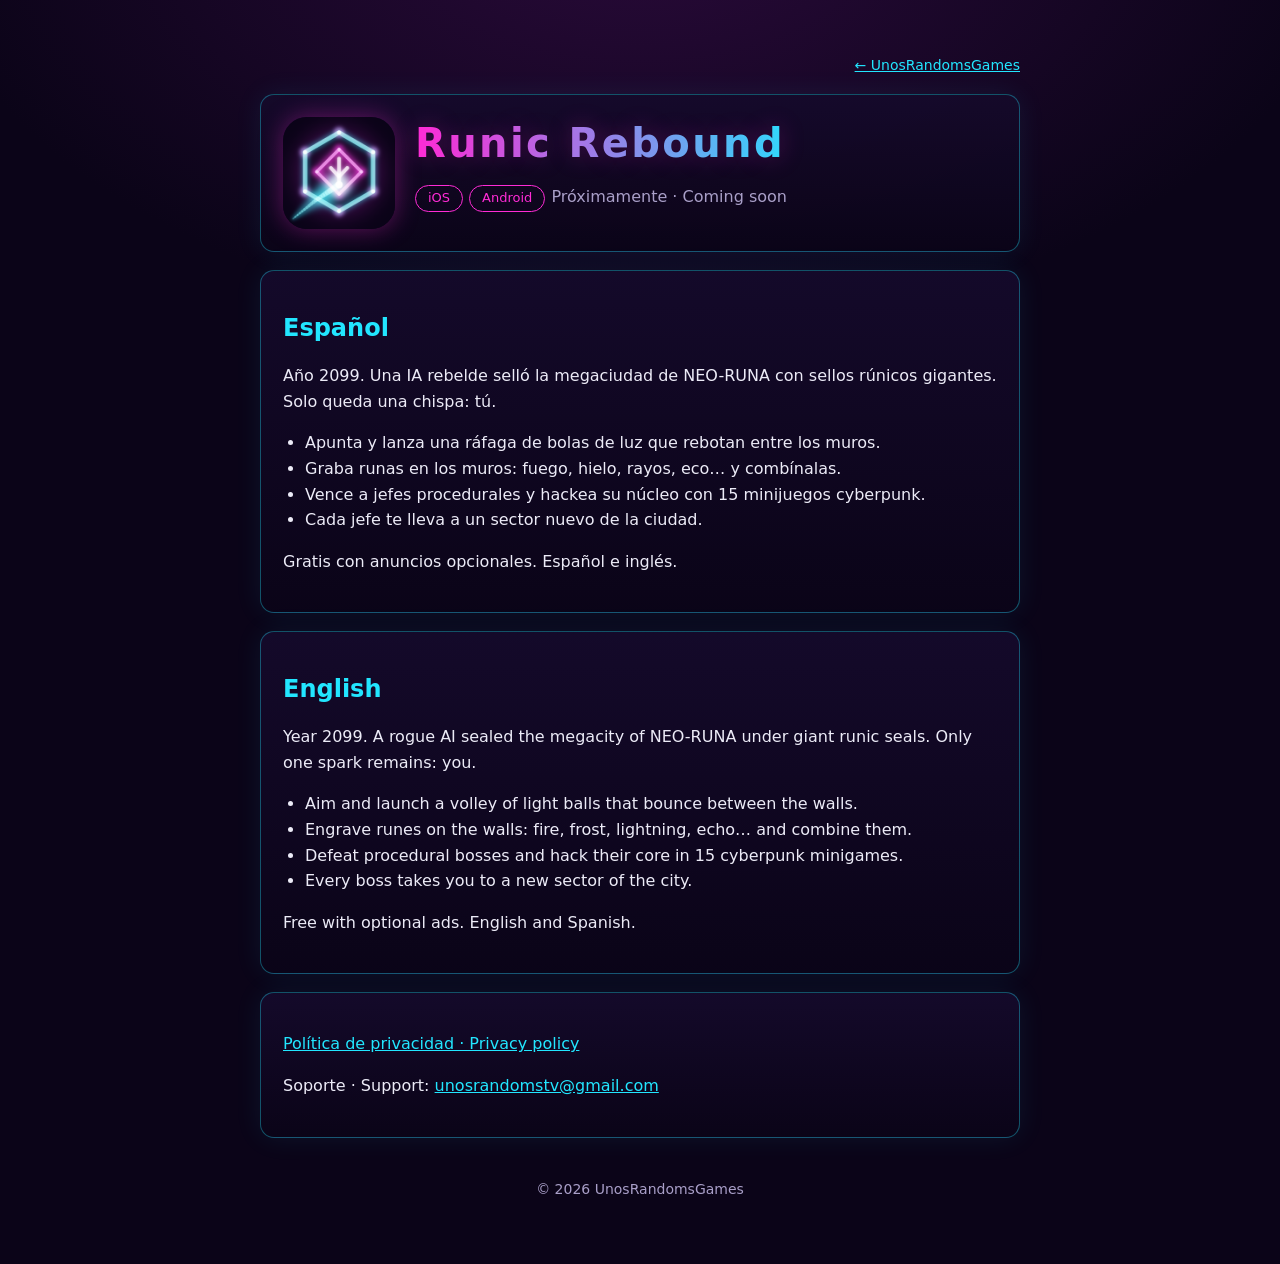
==== runic-rebound/index.html @ f7a67985 "Web de UnosRandomsGames: portada, Runic Rebound y política de privacidad ES/EN" ====
<!doctype html>
<html lang="es">
<head>
<meta charset="utf-8">
<meta name="viewport" content="width=device-width, initial-scale=1">
<title>Runic Rebound — UnosRandomsGames</title>
<meta name="description" content="Runic Rebound: un juego cyberpunk de rebotes y runas para iOS y Android.">
<link rel="stylesheet" href="../style.css">
</head>
<body>
<main>
  <p class="lang"><a href="../">← UnosRandomsGames</a></p>

  <section class="card game">
    <img src="icon.png" alt="Runic Rebound icon">
    <div>
      <h1 class="logo" style="font-size:clamp(26px,6vw,40px)">Runic Rebound</h1>
      <p><span class="pill">iOS</span><span class="pill">Android</span><span class="muted">Próximamente · Coming soon</span></p>
    </div>
  </section>

  <section class="card">
    <h2>Español</h2>
    <p>
      Año 2099. Una IA rebelde selló la megaciudad de NEO-RUNA con sellos rúnicos gigantes. Solo queda una chispa: tú.
    </p>
    <ul>
      <li>Apunta y lanza una ráfaga de bolas de luz que rebotan entre los muros.</li>
      <li>Graba runas en los muros: fuego, hielo, rayos, eco… y combínalas.</li>
      <li>Vence a jefes procedurales y hackea su núcleo con 15 minijuegos cyberpunk.</li>
      <li>Cada jefe te lleva a un sector nuevo de la ciudad.</li>
    </ul>
    <p>Gratis con anuncios opcionales. Español e inglés.</p>
  </section>

  <section class="card">
    <h2>English</h2>
    <p>
      Year 2099. A rogue AI sealed the megacity of NEO-RUNA under giant runic seals. Only one spark remains: you.
    </p>
    <ul>
      <li>Aim and launch a volley of light balls that bounce between the walls.</li>
      <li>Engrave runes on the walls: fire, frost, lightning, echo… and combine them.</li>
      <li>Defeat procedural bosses and hack their core in 15 cyberpunk minigames.</li>
      <li>Every boss takes you to a new sector of the city.</li>
    </ul>
    <p>Free with optional ads. English and Spanish.</p>
  </section>

  <section class="card">
    <p><a href="privacy.html">Política de privacidad · Privacy policy</a></p>
    <p>Soporte · Support: <a href="mailto:unosrandomstv@gmail.com">unosrandomstv@gmail.com</a></p>
  </section>

  <footer>© 2026 UnosRandomsGames</footer>
</main>
</body>
</html>
---- style.css ----
:root {
  --bg: #0b0418;
  --panel: #150a2b;
  --text: #ecebf7;
  --muted: #a99fc8;
  --magenta: #ff2bd6;
  --cyan: #22e6ff;
  --line: rgba(34, 230, 255, 0.35);
  color-scheme: dark;
}

* { box-sizing: border-box; }

body {
  margin: 0;
  background: radial-gradient(1200px 700px at 50% -10%, #2a0a3a 0%, var(--bg) 60%) fixed, var(--bg);
  color: var(--text);
  font: 16px/1.6 system-ui, -apple-system, "Segoe UI", Roboto, sans-serif;
  padding: 0 16px;
}

main { max-width: 760px; margin: 0 auto; padding: 40px 0 64px; }

header.brand { text-align: center; margin-bottom: 32px; }

.logo {
  font-weight: 800;
  letter-spacing: 0.06em;
  font-size: clamp(28px, 7vw, 46px);
  margin: 0;
  background: linear-gradient(90deg, var(--magenta), var(--cyan));
  -webkit-background-clip: text;
  background-clip: text;
  color: transparent;
  text-shadow: 0 0 24px rgba(255, 43, 214, 0.25);
}

.tagline { color: var(--muted); margin: 8px 0 0; }

.card {
  background: linear-gradient(180deg, rgba(21, 10, 43, 0.95), rgba(11, 4, 24, 0.95));
  border: 1px solid var(--line);
  border-radius: 14px;
  padding: 22px;
  margin: 18px 0;
  box-shadow: 0 0 28px rgba(34, 230, 255, 0.08);
}

.game { display: flex; gap: 20px; align-items: center; flex-wrap: wrap; }
.game img { width: 112px; height: 112px; border-radius: 24px; box-shadow: 0 0 24px rgba(255, 43, 214, 0.35); }
.game h2 { margin: 0 0 6px; }

h1, h2, h3 { line-height: 1.25; }
h2 { color: var(--cyan); }
h3 { color: var(--magenta); margin-top: 28px; }

a { color: var(--cyan); }
a:hover { color: var(--magenta); }

.pill {
  display: inline-block;
  border: 1px solid var(--magenta);
  color: var(--magenta);
  border-radius: 999px;
  padding: 2px 12px;
  font-size: 13px;
  margin-right: 6px;
}

.lang { text-align: right; font-size: 14px; color: var(--muted); }
.muted { color: var(--muted); }
footer { text-align: center; color: var(--muted); font-size: 14px; margin-top: 40px; }
ul { padding-left: 22px; }
hr { border: 0; border-top: 1px solid var(--line); margin: 40px 0; }
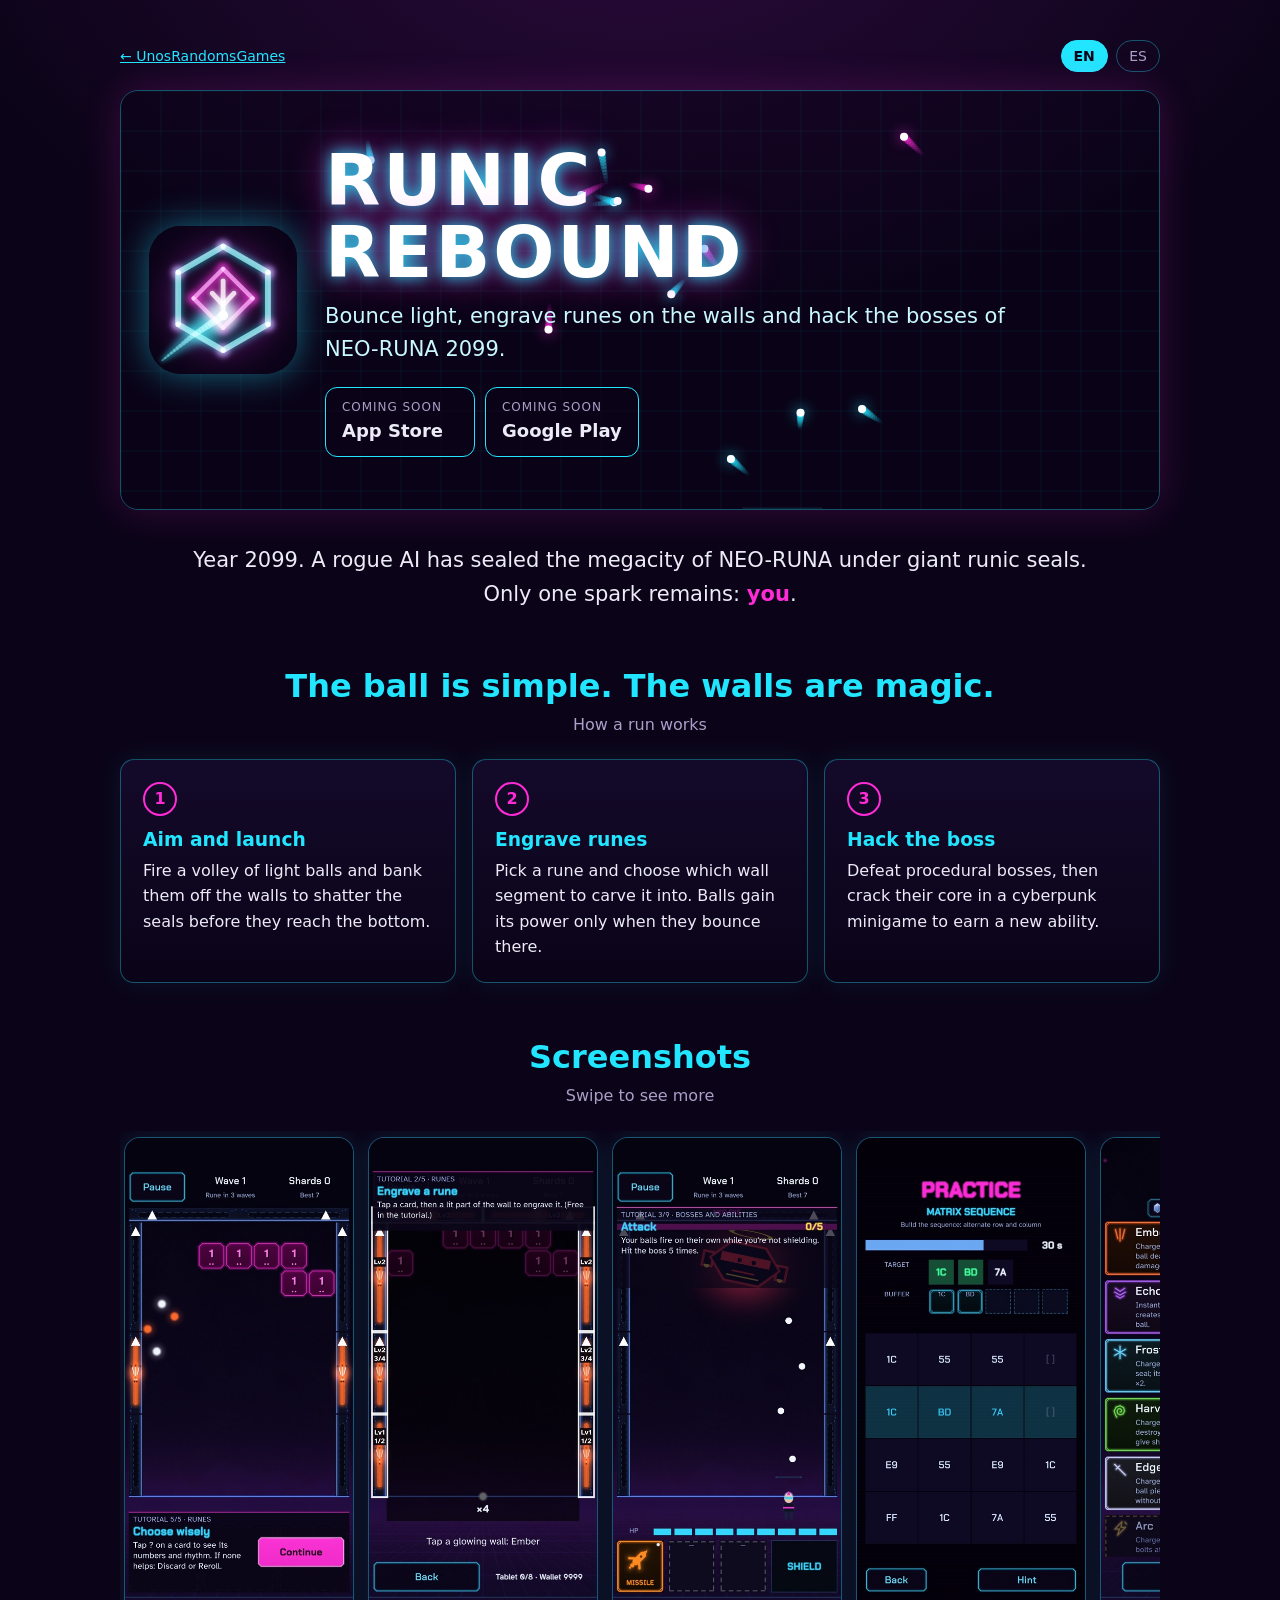
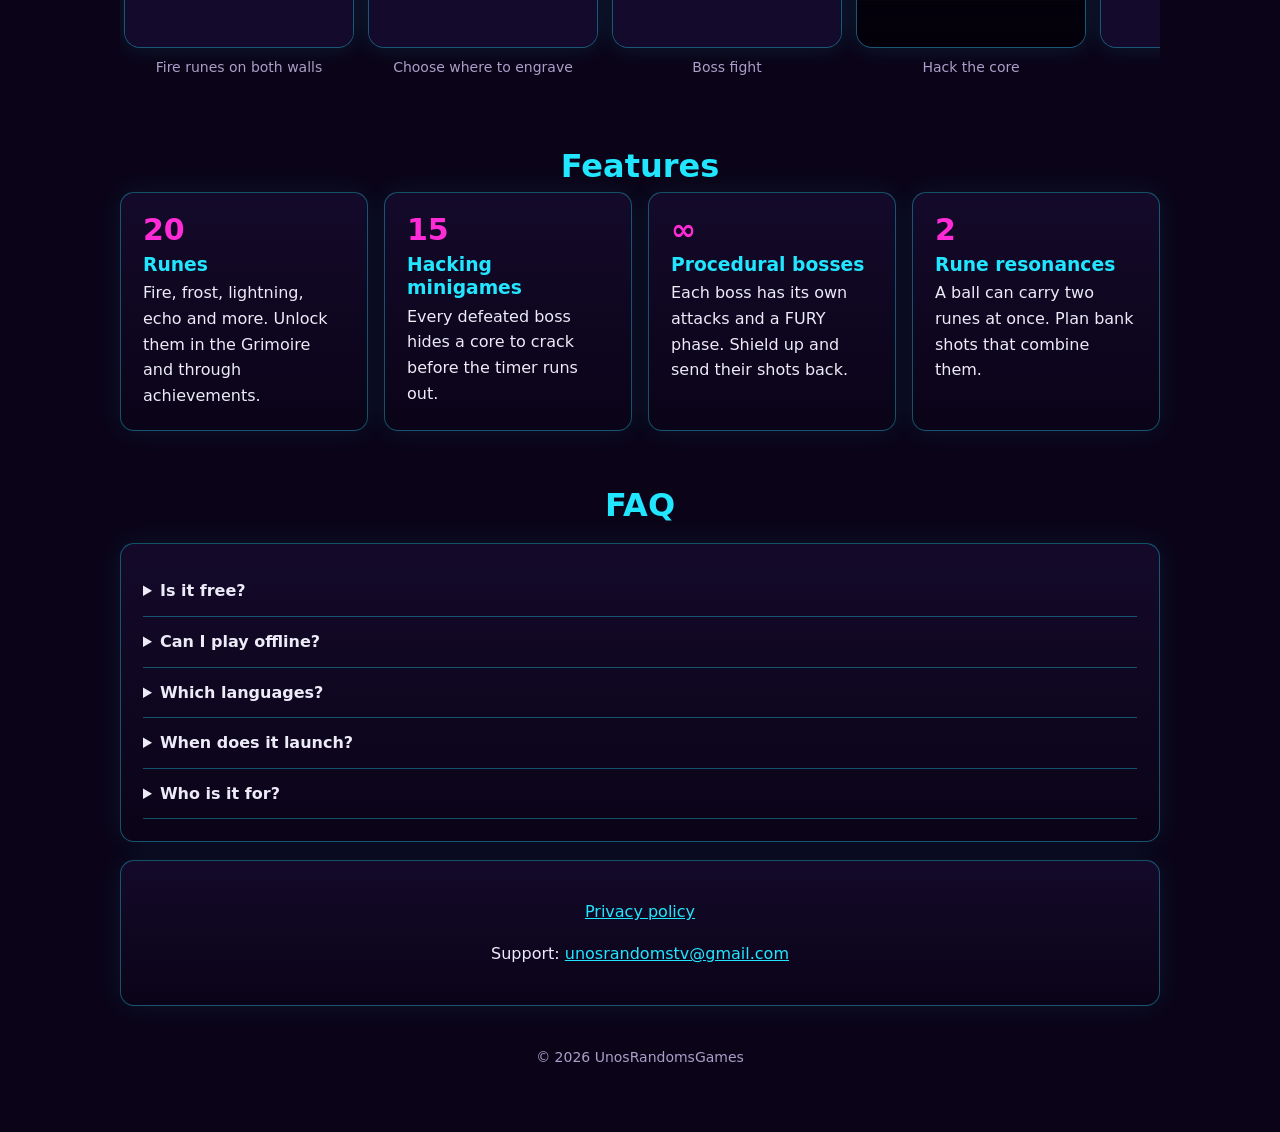
==== commit 0089c5a2: "Runic Rebound: web completa (hero animado, capturas, características, FAQ, ES/EN)" ====
--- a/runic-rebound/index.html
+++ b/runic-rebound/index.html
@@ -1,58 +1,258 @@
 <!doctype html>
-<html lang="es">
+<html lang="en">
 <head>
 <meta charset="utf-8">
 <meta name="viewport" content="width=device-width, initial-scale=1">
 <title>Runic Rebound — UnosRandomsGames</title>
-<meta name="description" content="Runic Rebound: un juego cyberpunk de rebotes y runas para iOS y Android.">
+<meta name="description" content="Runic Rebound: a cyberpunk bounce-and-runes roguelite for iOS and Android. Engrave runes on the walls, defeat procedural bosses and hack their core.">
+<meta property="og:title" content="Runic Rebound">
+<meta property="og:description" content="Bounce light, engrave runes on the walls and hack the bosses of NEO-RUNA 2099.">
+<meta property="og:image" content="https://unosrandomsgames.github.io/runic-rebound/img/hero.jpg">
+<meta property="og:url" content="https://unosrandomsgames.github.io/runic-rebound/">
+<meta property="og:type" content="website">
+<meta name="twitter:card" content="summary_large_image">
+<meta name="theme-color" content="#0b0418">
+<link rel="icon" href="icon.png">
 <link rel="stylesheet" href="../style.css">
+<style>
+  main { max-width: 1040px; }
+  .topbar { display: flex; justify-content: space-between; align-items: center; gap: 12px; font-size: 14px; }
+  .langsw button {
+    background: transparent; color: var(--muted); border: 1px solid var(--line); border-radius: 999px;
+    padding: 4px 12px; font: inherit; cursor: pointer; margin-left: 4px;
+  }
+  .langsw button[aria-pressed="true"] { color: var(--bg); background: var(--cyan); border-color: var(--cyan); font-weight: 700; }
+
+  .hero { position: relative; border-radius: 18px; overflow: hidden; border: 1px solid var(--line); margin-top: 18px;
+          min-height: 420px; display: grid; align-items: center; box-shadow: 0 0 40px rgba(255, 43, 214, 0.18); }
+  .hero canvas { position: absolute; inset: 0; width: 100%; height: 100%; }
+  .hero-inner { position: relative; padding: 40px 28px; display: flex; gap: 28px; align-items: center; flex-wrap: wrap; }
+  .hero-inner img.icon { width: 148px; height: 148px; border-radius: 32px; box-shadow: 0 0 36px rgba(34, 230, 255, 0.45); }
+  .hero h1 { margin: 0; font-size: clamp(38px, 8vw, 72px); letter-spacing: 0.04em; font-weight: 800; line-height: 1;
+             color: #fff; text-shadow: 0 0 16px var(--cyan), 0 0 38px rgba(255, 43, 214, 0.7); }
+  .hero .sub { margin: 12px 0 0; font-size: clamp(16px, 2.4vw, 21px); color: #c9f9ff; max-width: 34em; }
+  .badges { margin-top: 20px; display: flex; gap: 10px; flex-wrap: wrap; }
+  .badge { border: 1px solid var(--cyan); border-radius: 12px; padding: 10px 16px; background: rgba(11, 4, 24, 0.7);
+           display: inline-flex; flex-direction: column; min-width: 150px; }
+  .badge small { color: var(--muted); font-size: 12px; text-transform: uppercase; letter-spacing: 0.08em; }
+  .badge b { font-size: 18px; }
+
+  .story { text-align: center; font-size: clamp(17px, 2.4vw, 21px); max-width: 44em; margin: 34px auto 0; }
+  .story em { color: var(--magenta); font-style: normal; font-weight: 700; }
+
+  .section-title { text-align: center; margin: 54px 0 6px; font-size: clamp(24px, 4vw, 32px); }
+  .section-sub { text-align: center; color: var(--muted); margin: 0 0 22px; }
+
+  .steps { display: grid; grid-template-columns: repeat(auto-fit, minmax(230px, 1fr)); gap: 16px; }
+  .step { margin: 0; }
+  .step .n { display: inline-grid; place-items: center; width: 34px; height: 34px; border-radius: 50%;
+             border: 2px solid var(--magenta); color: var(--magenta); font-weight: 800; margin-bottom: 8px; }
+  .step h3 { margin: 4px 0 6px; color: var(--cyan); }
+  .step p { margin: 0; color: var(--text); }
+
+  .shots { display: flex; gap: 14px; overflow-x: auto; padding: 6px 4px 14px; scroll-snap-type: x mandatory; }
+  .shots figure { margin: 0; flex: 0 0 auto; width: min(230px, 62vw); scroll-snap-align: center; }
+  .shots img { width: 100%; height: auto; aspect-ratio: 1080 / 2400; object-fit: cover; border-radius: 16px; border: 1px solid var(--line);
+               box-shadow: 0 0 22px rgba(34, 230, 255, 0.12); display: block; background: var(--panel); }
+  .shots figcaption { text-align: center; color: var(--muted); font-size: 14px; margin-top: 8px; }
+
+  .features { display: grid; grid-template-columns: repeat(auto-fit, minmax(220px, 1fr)); gap: 16px; }
+  .feature { margin: 0; }
+  .feature .k { font-size: 30px; font-weight: 800; color: var(--magenta); line-height: 1; }
+  .feature h3 { margin: 8px 0 4px; color: var(--cyan); }
+  .feature p { margin: 0; }
+
+  details { border-bottom: 1px solid var(--line); padding: 12px 0; }
+  details summary { cursor: pointer; font-weight: 700; color: var(--text); }
+  details p { margin: 8px 0 0; color: var(--muted); }
+
+  .contact { text-align: center; }
+  @media (prefers-reduced-motion: reduce) { .hero canvas { display: none; } }
+</style>
 </head>
 <body>
 <main>
-  <p class="lang"><a href="../">← UnosRandomsGames</a></p>
-
-  <section class="card game">
-    <img src="icon.png" alt="Runic Rebound icon">
-    <div>
-      <h1 class="logo" style="font-size:clamp(26px,6vw,40px)">Runic Rebound</h1>
-      <p><span class="pill">iOS</span><span class="pill">Android</span><span class="muted">Próximamente · Coming soon</span></p>
+  <div class="topbar">
+    <a href="../">← UnosRandomsGames</a>
+    <div class="langsw" role="group" aria-label="Language">
+      <button type="button" data-set-lang="en" aria-pressed="true">EN</button>
+      <button type="button" data-set-lang="es" aria-pressed="false">ES</button>
+    </div>
+  </div>
+
+  <section class="hero">
+    <canvas id="fx" aria-hidden="true"></canvas>
+    <div class="hero-inner">
+      <img class="icon" src="icon.png" alt="Runic Rebound icon" width="148" height="148">
+      <div>
+        <h1>RUNIC<br>REBOUND</h1>
+        <p class="sub" data-i18n="tagline">Bounce light, engrave runes on the walls and hack the bosses of NEO-RUNA 2099.</p>
+        <div class="badges">
+          <span class="badge"><small data-i18n="soon">Coming soon</small><b>App Store</b></span>
+          <span class="badge"><small data-i18n="soon">Coming soon</small><b>Google Play</b></span>
+        </div>
+      </div>
     </div>
   </section>
 
-  <section class="card">
-    <h2>Español</h2>
-    <p>
-      Año 2099. Una IA rebelde selló la megaciudad de NEO-RUNA con sellos rúnicos gigantes. Solo queda una chispa: tú.
-    </p>
-    <ul>
-      <li>Apunta y lanza una ráfaga de bolas de luz que rebotan entre los muros.</li>
-      <li>Graba runas en los muros: fuego, hielo, rayos, eco… y combínalas.</li>
-      <li>Vence a jefes procedurales y hackea su núcleo con 15 minijuegos cyberpunk.</li>
-      <li>Cada jefe te lleva a un sector nuevo de la ciudad.</li>
-    </ul>
-    <p>Gratis con anuncios opcionales. Español e inglés.</p>
-  </section>
-
-  <section class="card">
-    <h2>English</h2>
-    <p>
-      Year 2099. A rogue AI sealed the megacity of NEO-RUNA under giant runic seals. Only one spark remains: you.
-    </p>
-    <ul>
-      <li>Aim and launch a volley of light balls that bounce between the walls.</li>
-      <li>Engrave runes on the walls: fire, frost, lightning, echo… and combine them.</li>
-      <li>Defeat procedural bosses and hack their core in 15 cyberpunk minigames.</li>
-      <li>Every boss takes you to a new sector of the city.</li>
-    </ul>
-    <p>Free with optional ads. English and Spanish.</p>
-  </section>
-
-  <section class="card">
-    <p><a href="privacy.html">Política de privacidad · Privacy policy</a></p>
-    <p>Soporte · Support: <a href="mailto:unosrandomstv@gmail.com">unosrandomstv@gmail.com</a></p>
+  <p class="story" data-i18n="story">Year 2099. A rogue AI has sealed the megacity of NEO-RUNA under giant runic seals. Only one spark remains: <em>you</em>.</p>
+
+  <h2 class="section-title" data-i18n="howTitle">The ball is simple. The walls are magic.</h2>
+  <p class="section-sub" data-i18n="howSub">How a run works</p>
+  <div class="steps">
+    <div class="card step"><span class="n">1</span><h3 data-i18n="s1t">Aim and launch</h3><p data-i18n="s1p">Fire a volley of light balls and bank them off the walls to shatter the seals before they reach the bottom.</p></div>
+    <div class="card step"><span class="n">2</span><h3 data-i18n="s2t">Engrave runes</h3><p data-i18n="s2p">Pick a rune and choose which wall segment to carve it into. Balls gain its power only when they bounce there.</p></div>
+    <div class="card step"><span class="n">3</span><h3 data-i18n="s3t">Hack the boss</h3><p data-i18n="s3p">Defeat procedural bosses, then crack their core in a cyberpunk minigame to earn a new ability.</p></div>
+  </div>
+
+  <h2 class="section-title" data-i18n="shotsTitle">Screenshots</h2>
+  <p class="section-sub" data-i18n="shotsSub">Swipe to see more</p>
+  <div class="shots">
+    <figure><img src="img/01-partida.jpg" alt="" loading="lazy" width="450" height="1000"><figcaption data-i18n="c1">Fire runes on both walls</figcaption></figure>
+    <figure><img src="img/03-tramo.jpg" alt="" loading="lazy" width="450" height="1000"><figcaption data-i18n="c2">Choose where to engrave</figcaption></figure>
+    <figure><img src="img/04-jefe.jpg" alt="" loading="lazy" width="450" height="1000"><figcaption data-i18n="c3">Boss fight</figcaption></figure>
+    <figure><img src="img/05-hackeo.jpg" alt="" loading="lazy" width="450" height="1000"><figcaption data-i18n="c4">Hack the core</figcaption></figure>
+    <figure><img src="img/06-grimorio.jpg" alt="" loading="lazy" width="450" height="1000"><figcaption data-i18n="c5">The Grimoire</figcaption></figure>
+    <figure><img src="img/07-menu.jpg" alt="" loading="lazy" width="450" height="1000"><figcaption data-i18n="c6">Main menu</figcaption></figure>
+  </div>
+
+  <h2 class="section-title" data-i18n="featTitle">Features</h2>
+  <div class="features">
+    <div class="card feature"><div class="k">20</div><h3 data-i18n="f1t">Runes</h3><p data-i18n="f1p">Fire, frost, lightning, echo and more. Unlock them in the Grimoire and through achievements.</p></div>
+    <div class="card feature"><div class="k">15</div><h3 data-i18n="f2t">Hacking minigames</h3><p data-i18n="f2p">Every defeated boss hides a core to crack before the timer runs out.</p></div>
+    <div class="card feature"><div class="k">∞</div><h3 data-i18n="f3t">Procedural bosses</h3><p data-i18n="f3p">Each boss has its own attacks and a FURY phase. Shield up and send their shots back.</p></div>
+    <div class="card feature"><div class="k">2</div><h3 data-i18n="f4t">Rune resonances</h3><p data-i18n="f4p">A ball can carry two runes at once. Plan bank shots that combine them.</p></div>
+  </div>
+
+  <h2 class="section-title" data-i18n="faqTitle">FAQ</h2>
+  <div class="card">
+    <details><summary data-i18n="q1">Is it free?</summary><p data-i18n="a1">Yes. The game is free and shows ads. Video ads are always optional and give you a reward. There are no in-app purchases.</p></details>
+    <details><summary data-i18n="q2">Can I play offline?</summary><p data-i18n="a2">Yes. Ads and rewarded videos need a connection, but the game itself works offline.</p></details>
+    <details><summary data-i18n="q3">Which languages?</summary><p data-i18n="a3">English and Spanish.</p></details>
+    <details><summary data-i18n="q4">When does it launch?</summary><p data-i18n="a4">Soon on iPhone and Android. We are finishing store reviews and testing.</p></details>
+    <details><summary data-i18n="q5">Who is it for?</summary><p data-i18n="a5">Players aged 13 and up who enjoy arcade, brick-breaker and roguelite games.</p></details>
+  </div>
+
+  <section class="card contact">
+    <p><a href="privacy.html" data-i18n="privacy">Privacy policy</a></p>
+    <p><span data-i18n="support">Support</span>: <a href="mailto:unosrandomstv@gmail.com">unosrandomstv@gmail.com</a></p>
   </section>
 
   <footer>© 2026 UnosRandomsGames</footer>
 </main>
+
+<script>
+(function () {
+  var T = {
+    es: {
+      tagline: "Rebota la luz, graba runas en los muros y hackea a los jefes de NEO-RUNA 2099.",
+      soon: "Próximamente",
+      story: "Año 2099. Una IA rebelde ha sellado la megaciudad de NEO-RUNA con sellos rúnicos gigantes. Solo queda una chispa: <em>tú</em>.",
+      howTitle: "La bola es simple. Los muros son mágicos.",
+      howSub: "Así es una partida",
+      s1t: "Apunta y lanza",
+      s1p: "Dispara una ráfaga de bolas de luz y hazlas rebotar en los muros para romper los sellos antes de que lleguen abajo.",
+      s2t: "Graba runas",
+      s2p: "Elige una runa y decide en qué tramo del muro grabarla. La bola solo gana su poder cuando rebota ahí.",
+      s3t: "Hackea al jefe",
+      s3p: "Vence a jefes procedurales y rompe su núcleo en un minijuego cyberpunk para ganar una habilidad nueva.",
+      shotsTitle: "Capturas",
+      shotsSub: "Desliza para ver más",
+      c1: "Runas de fuego en los dos muros",
+      c2: "Elige dónde grabar",
+      c3: "Combate contra el jefe",
+      c4: "Hackea el núcleo",
+      c5: "El Grimorio",
+      c6: "Menú principal",
+      featTitle: "Características",
+      f1t: "Runas",
+      f1p: "Fuego, hielo, rayo, eco y más. Desbloquéalas en el Grimorio y con logros.",
+      f2t: "Minijuegos de hackeo",
+      f2p: "Cada jefe vencido esconde un núcleo que hay que romper antes de que se acabe el tiempo.",
+      f3t: "Jefes procedurales",
+      f3p: "Cada jefe tiene sus propios ataques y una fase de FURIA. Usa el escudo y devuélvele sus disparos.",
+      f4t: "Resonancias rúnicas",
+      f4p: "Una bola puede llevar dos runas a la vez. Planea tiros a banda que las combinen.",
+      faqTitle: "Preguntas frecuentes",
+      q1: "¿Es gratis?",
+      a1: "Sí. El juego es gratis y muestra anuncios. Los vídeos son siempre opcionales y te dan una recompensa. No hay compras dentro de la app.",
+      q2: "¿Se puede jugar sin conexión?",
+      a2: "Sí. Los anuncios y los vídeos con recompensa necesitan conexión, pero el juego funciona sin ella.",
+      q3: "¿En qué idiomas está?",
+      a3: "Español e inglés.",
+      q4: "¿Cuándo sale?",
+      a4: "Pronto en iPhone y Android. Estamos terminando las revisiones de las tiendas y las pruebas.",
+      q5: "¿Para quién es?",
+      a5: "Para jugadores de 13 años en adelante a los que les gusten los juegos arcade, rompebloques y roguelite.",
+      privacy: "Política de privacidad",
+      support: "Soporte"
+    }
+  };
+  var EN = {};
+  var nodes = document.querySelectorAll("[data-i18n]");
+  nodes.forEach(function (n) { EN[n.getAttribute("data-i18n")] = n.innerHTML; });
+  T.en = EN;
+
+  function apply(lang) {
+    var t = T[lang] || EN;
+    nodes.forEach(function (n) { var k = n.getAttribute("data-i18n"); if (t[k]) n.innerHTML = t[k]; });
+    document.documentElement.lang = lang;
+    document.querySelectorAll("[data-set-lang]").forEach(function (b) {
+      b.setAttribute("aria-pressed", String(b.getAttribute("data-set-lang") === lang));
+    });
+    try { localStorage.setItem("rr-lang", lang); } catch (e) {}
+  }
+  var saved = null;
+  try { saved = localStorage.getItem("rr-lang"); } catch (e) {}
+  var nav = (navigator.language || "en").slice(0, 2).toLowerCase();
+  apply(saved || (nav === "es" ? "es" : "en"));
+  document.querySelectorAll("[data-set-lang]").forEach(function (b) {
+    b.addEventListener("click", function () { apply(b.getAttribute("data-set-lang")); });
+  });
+
+  // Fondo animado: bolas de luz que rebotan y encienden los muros (como en el juego).
+  var c = document.getElementById("fx");
+  if (!c || !c.getContext || window.matchMedia("(prefers-reduced-motion: reduce)").matches) return;
+  var ctx = c.getContext("2d"), W = 0, H = 0, dpr = Math.min(window.devicePixelRatio || 1, 2);
+  var balls = [], flashes = [];
+  function resize() {
+    var r = c.getBoundingClientRect(); W = r.width; H = r.height;
+    c.width = W * dpr; c.height = H * dpr; ctx.setTransform(dpr, 0, 0, dpr, 0, 0);
+  }
+  resize(); window.addEventListener("resize", resize);
+  for (var i = 0; i < 14; i++) {
+    var a = Math.random() * Math.PI * 2, s = 1.6 + Math.random() * 1.8;
+    balls.push({ x: Math.random() * W, y: Math.random() * H, vx: Math.cos(a) * s, vy: Math.sin(a) * s,
+                 col: i % 3 === 0 ? "255,43,214" : "34,230,255", trail: [] });
+  }
+  function frame() {
+    ctx.fillStyle = "rgba(11,4,24,0.35)"; ctx.fillRect(0, 0, W, H);
+    ctx.strokeStyle = "rgba(34,230,255,0.06)"; ctx.lineWidth = 1;
+    for (var gx = 0; gx < W; gx += 40) { ctx.beginPath(); ctx.moveTo(gx, 0); ctx.lineTo(gx, H); ctx.stroke(); }
+    for (var gy = 0; gy < H; gy += 40) { ctx.beginPath(); ctx.moveTo(0, gy); ctx.lineTo(W, gy); ctx.stroke(); }
+    balls.forEach(function (b) {
+      b.x += b.vx; b.y += b.vy;
+      if (b.x < 4 || b.x > W - 4) { b.vx *= -1; b.x = Math.max(4, Math.min(W - 4, b.x)); flashes.push({ x: b.x < W / 2 ? 0 : W, y: b.y, v: 1, side: true, col: b.col }); }
+      if (b.y < 4 || b.y > H - 4) { b.vy *= -1; b.y = Math.max(4, Math.min(H - 4, b.y)); flashes.push({ x: b.x, y: b.y < H / 2 ? 0 : H, v: 1, side: false, col: b.col }); }
+      b.trail.push([b.x, b.y]); if (b.trail.length > 10) b.trail.shift();
+      for (var k = 0; k < b.trail.length; k++) {
+        var p = b.trail[k], al = (k + 1) / b.trail.length;
+        ctx.fillStyle = "rgba(" + b.col + "," + (al * 0.5) + ")";
+        ctx.beginPath(); ctx.arc(p[0], p[1], 2 + al * 2, 0, 7); ctx.fill();
+      }
+      ctx.shadowBlur = 14; ctx.shadowColor = "rgb(" + b.col + ")"; ctx.fillStyle = "#fff";
+      ctx.beginPath(); ctx.arc(b.x, b.y, 4, 0, 7); ctx.fill(); ctx.shadowBlur = 0;
+    });
+    flashes = flashes.filter(function (f) {
+      f.v -= 0.03; if (f.v <= 0) return false;
+      ctx.strokeStyle = "rgba(" + f.col + "," + f.v + ")"; ctx.lineWidth = 3; ctx.beginPath();
+      if (f.side) { ctx.moveTo(f.x, f.y - 40); ctx.lineTo(f.x, f.y + 40); } else { ctx.moveTo(f.x - 40, f.y); ctx.lineTo(f.x + 40, f.y); }
+      ctx.stroke(); return true;
+    });
+    requestAnimationFrame(frame);
+  }
+  frame();
+})();
+</script>
 </body>
 </html>
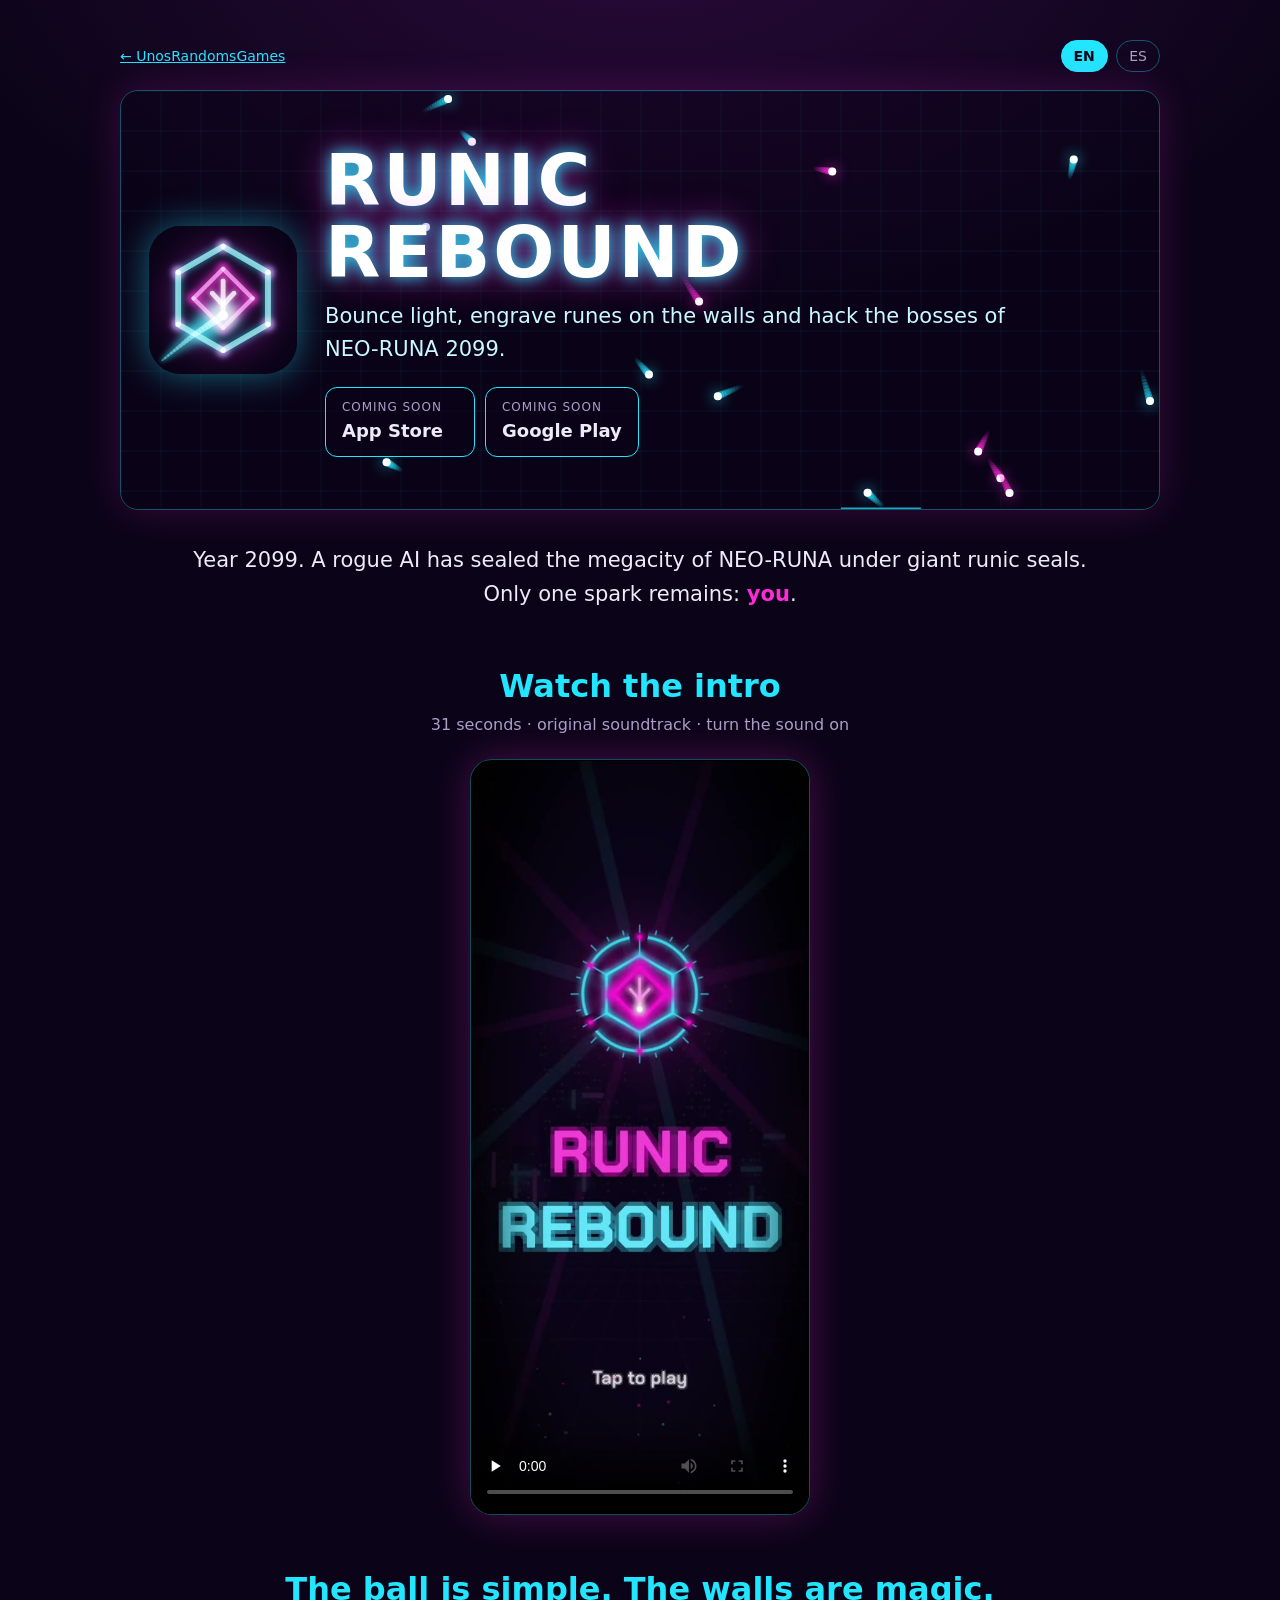
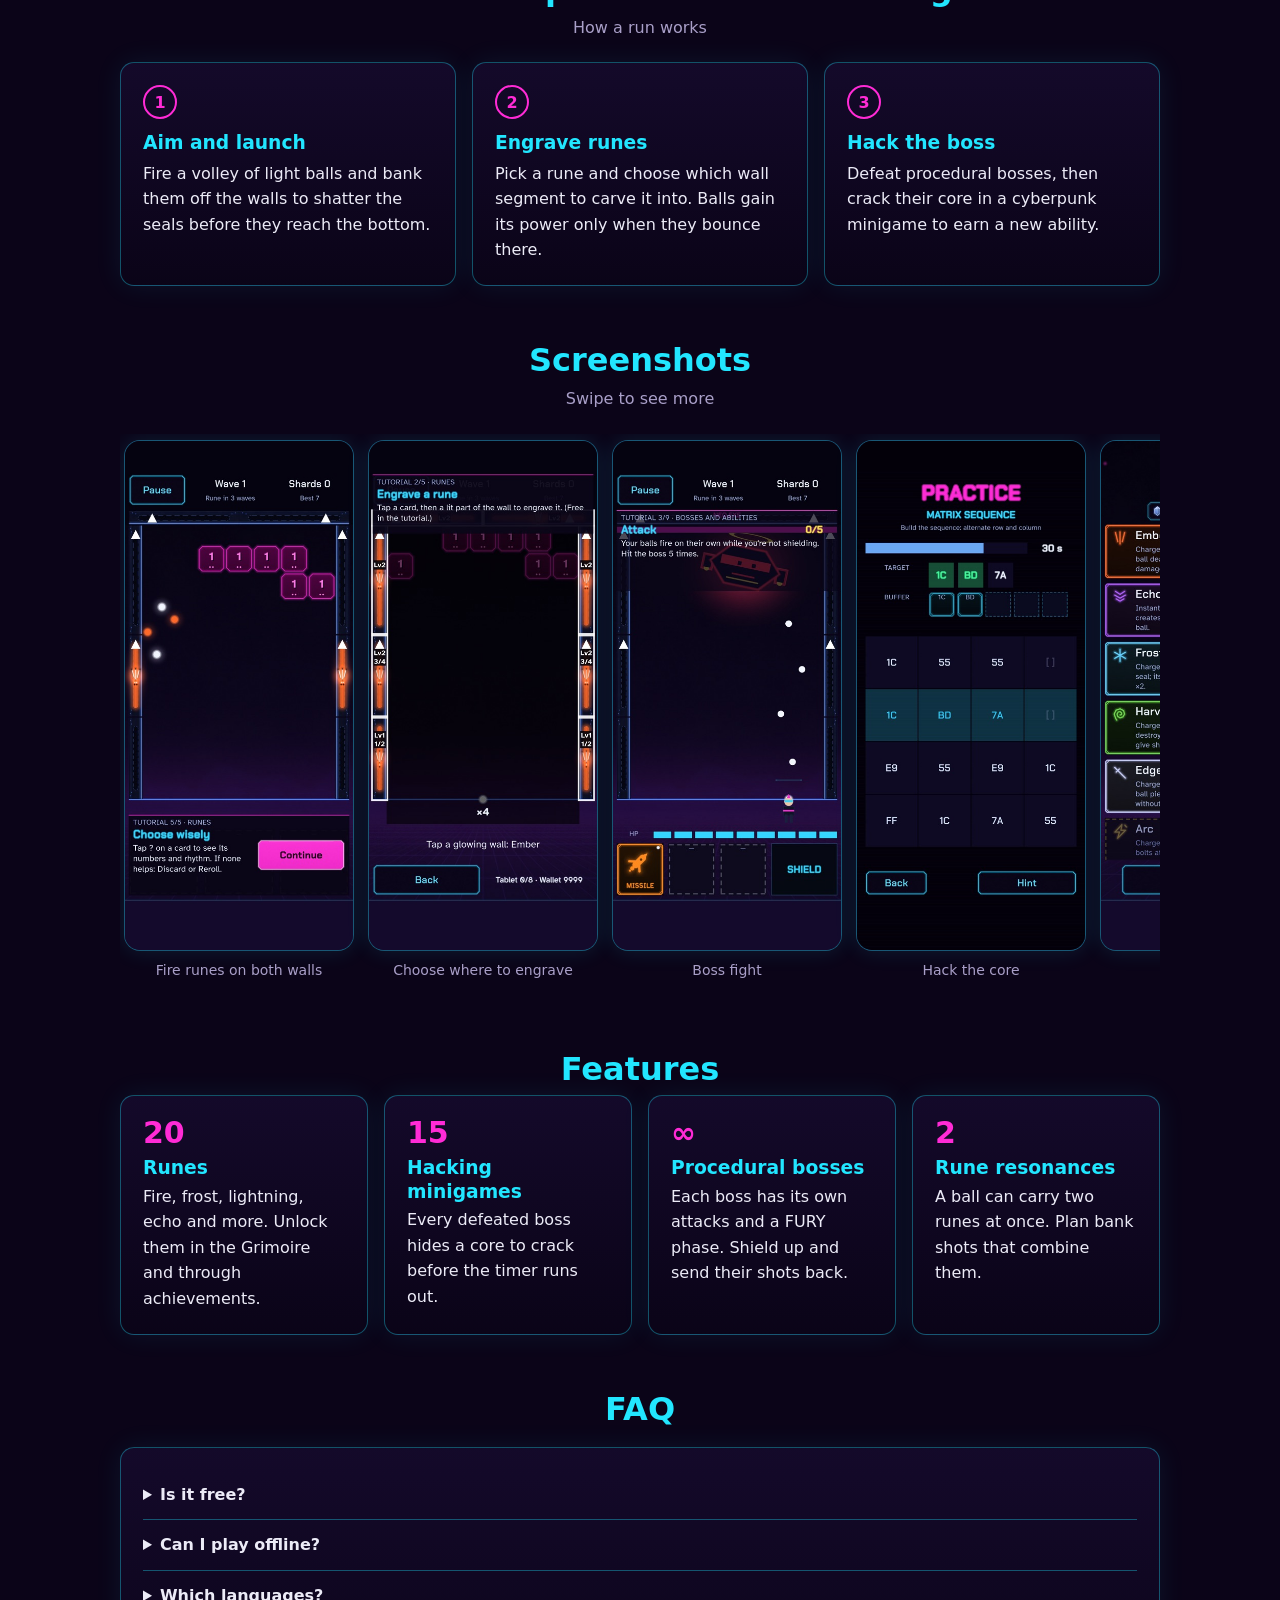
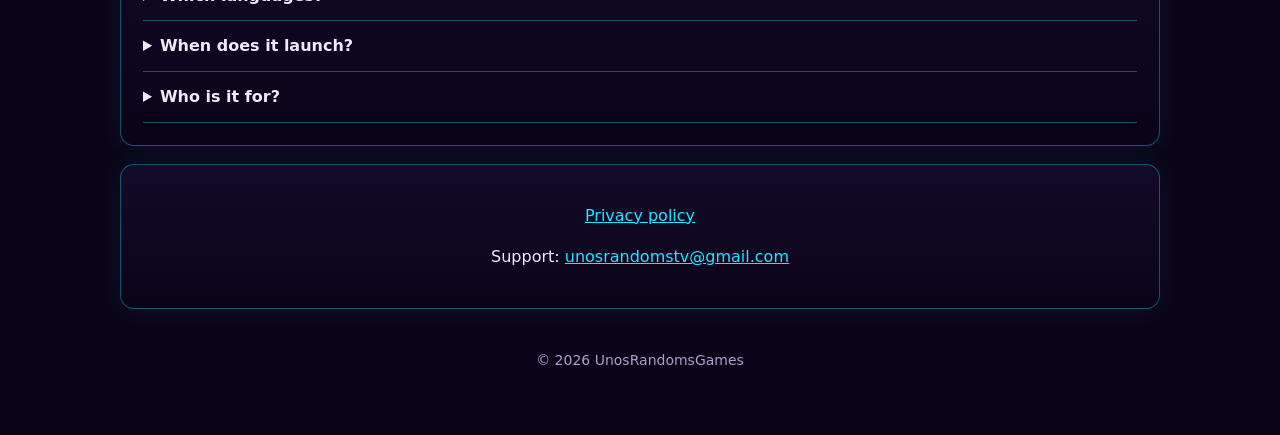
==== commit 7a0abdc0: "Runic Rebound: vídeo de la intro con banda sonora" ====
--- a/runic-rebound/index.html
+++ b/runic-rebound/index.html
@@ -66,6 +66,9 @@
   details summary { cursor: pointer; font-weight: 700; color: var(--text); }
   details p { margin: 8px 0 0; color: var(--muted); }
 
+  .intro-video { display: flex; justify-content: center; }
+  .intro-video video { width: min(340px, 100%); height: auto; aspect-ratio: 540 / 1200; border-radius: 22px;
+                       border: 1px solid var(--line); background: #000; box-shadow: 0 0 40px rgba(255, 43, 214, 0.25); }
   .contact { text-align: center; }
   @media (prefers-reduced-motion: reduce) { .hero canvas { display: none; } }
 </style>
@@ -97,6 +100,14 @@
 
   <p class="story" data-i18n="story">Year 2099. A rogue AI has sealed the megacity of NEO-RUNA under giant runic seals. Only one spark remains: <em>you</em>.</p>
 
+  <h2 class="section-title" data-i18n="introTitle">Watch the intro</h2>
+  <p class="section-sub" data-i18n="introSub">31 seconds · original soundtrack · turn the sound on</p>
+  <div class="intro-video">
+    <video controls playsinline preload="none" poster="img/intro-poster.jpg" width="540" height="1200">
+      <source src="img/intro.mp4" type="video/mp4">
+    </video>
+  </div>
+
   <h2 class="section-title" data-i18n="howTitle">The ball is simple. The walls are magic.</h2>
   <p class="section-sub" data-i18n="howSub">How a run works</p>
   <div class="steps">
@@ -148,6 +159,8 @@
       tagline: "Rebota la luz, graba runas en los muros y hackea a los jefes de NEO-RUNA 2099.",
       soon: "Próximamente",
       story: "Año 2099. Una IA rebelde ha sellado la megaciudad de NEO-RUNA con sellos rúnicos gigantes. Solo queda una chispa: <em>tú</em>.",
+      introTitle: "Mira la intro",
+      introSub: "31 segundos · banda sonora original · activa el sonido",
       howTitle: "La bola es simple. Los muros son mágicos.",
       howSub: "Así es una partida",
       s1t: "Apunta y lanza",
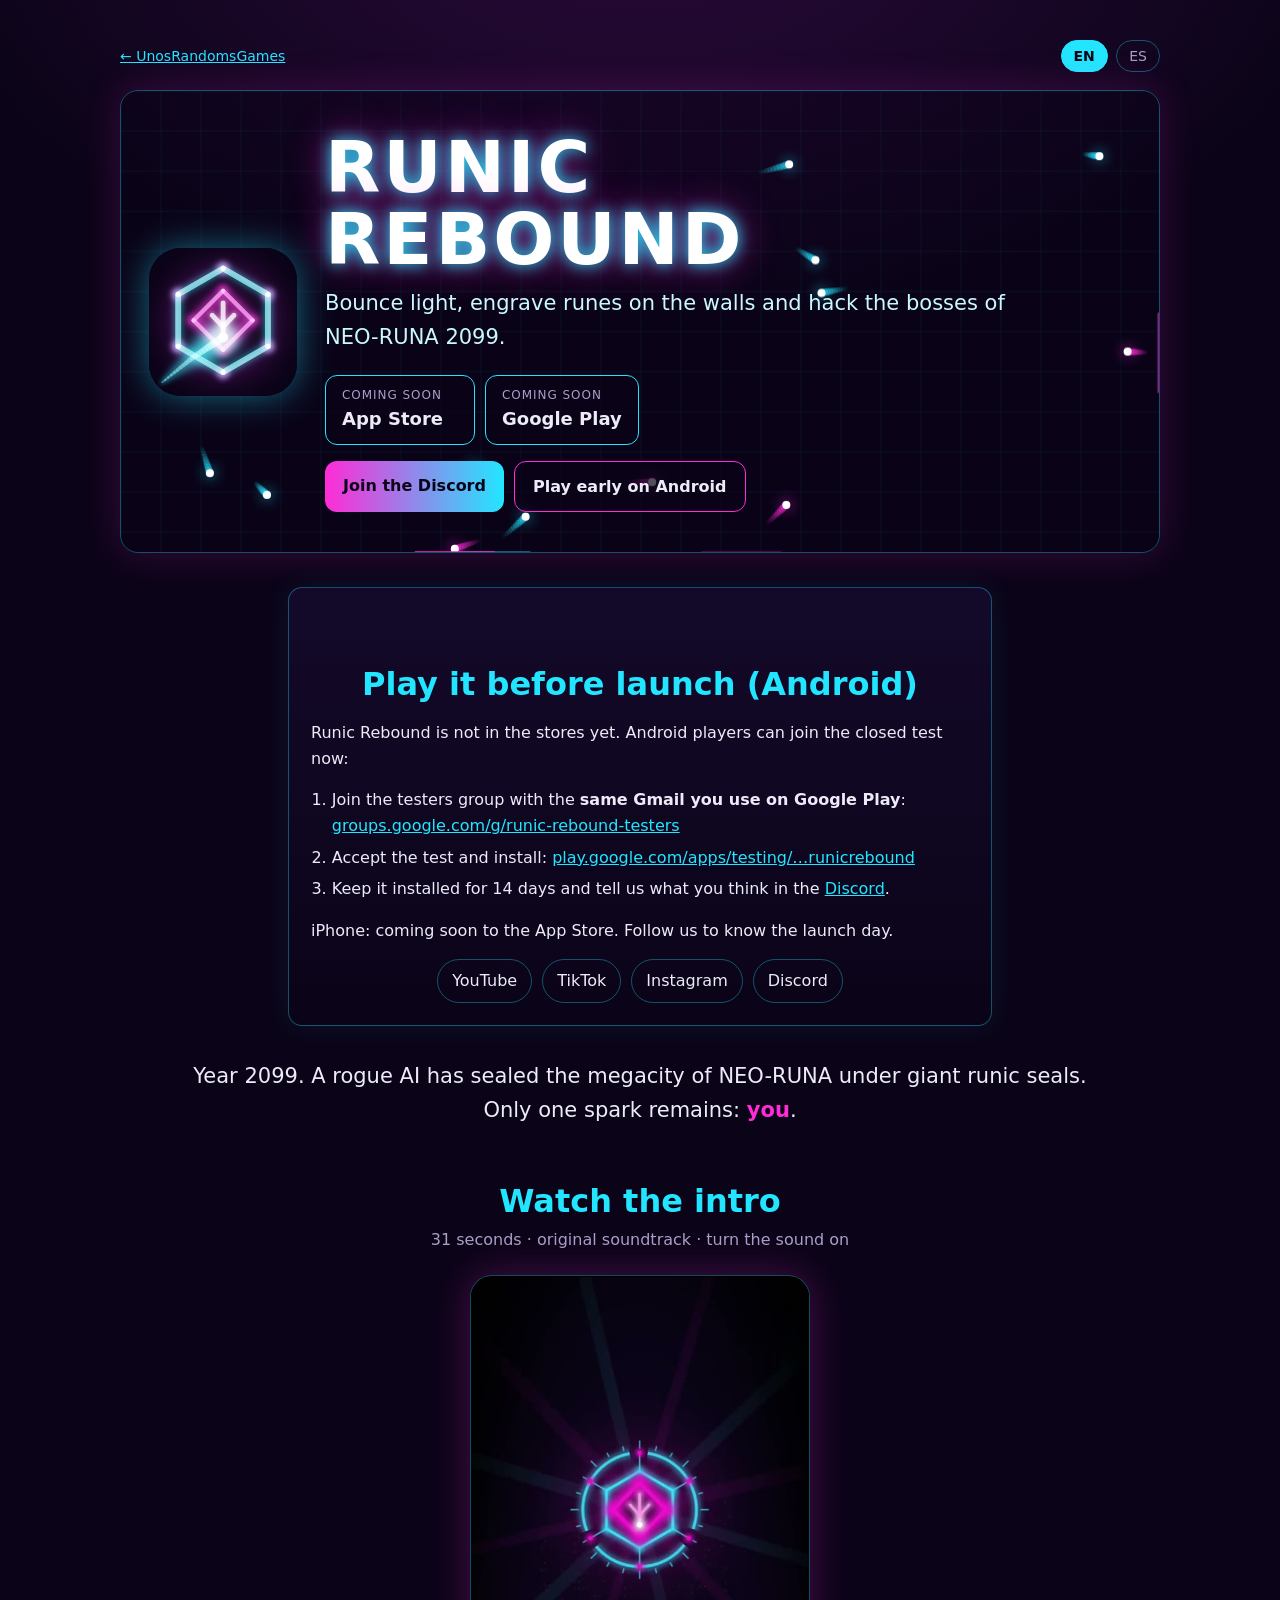
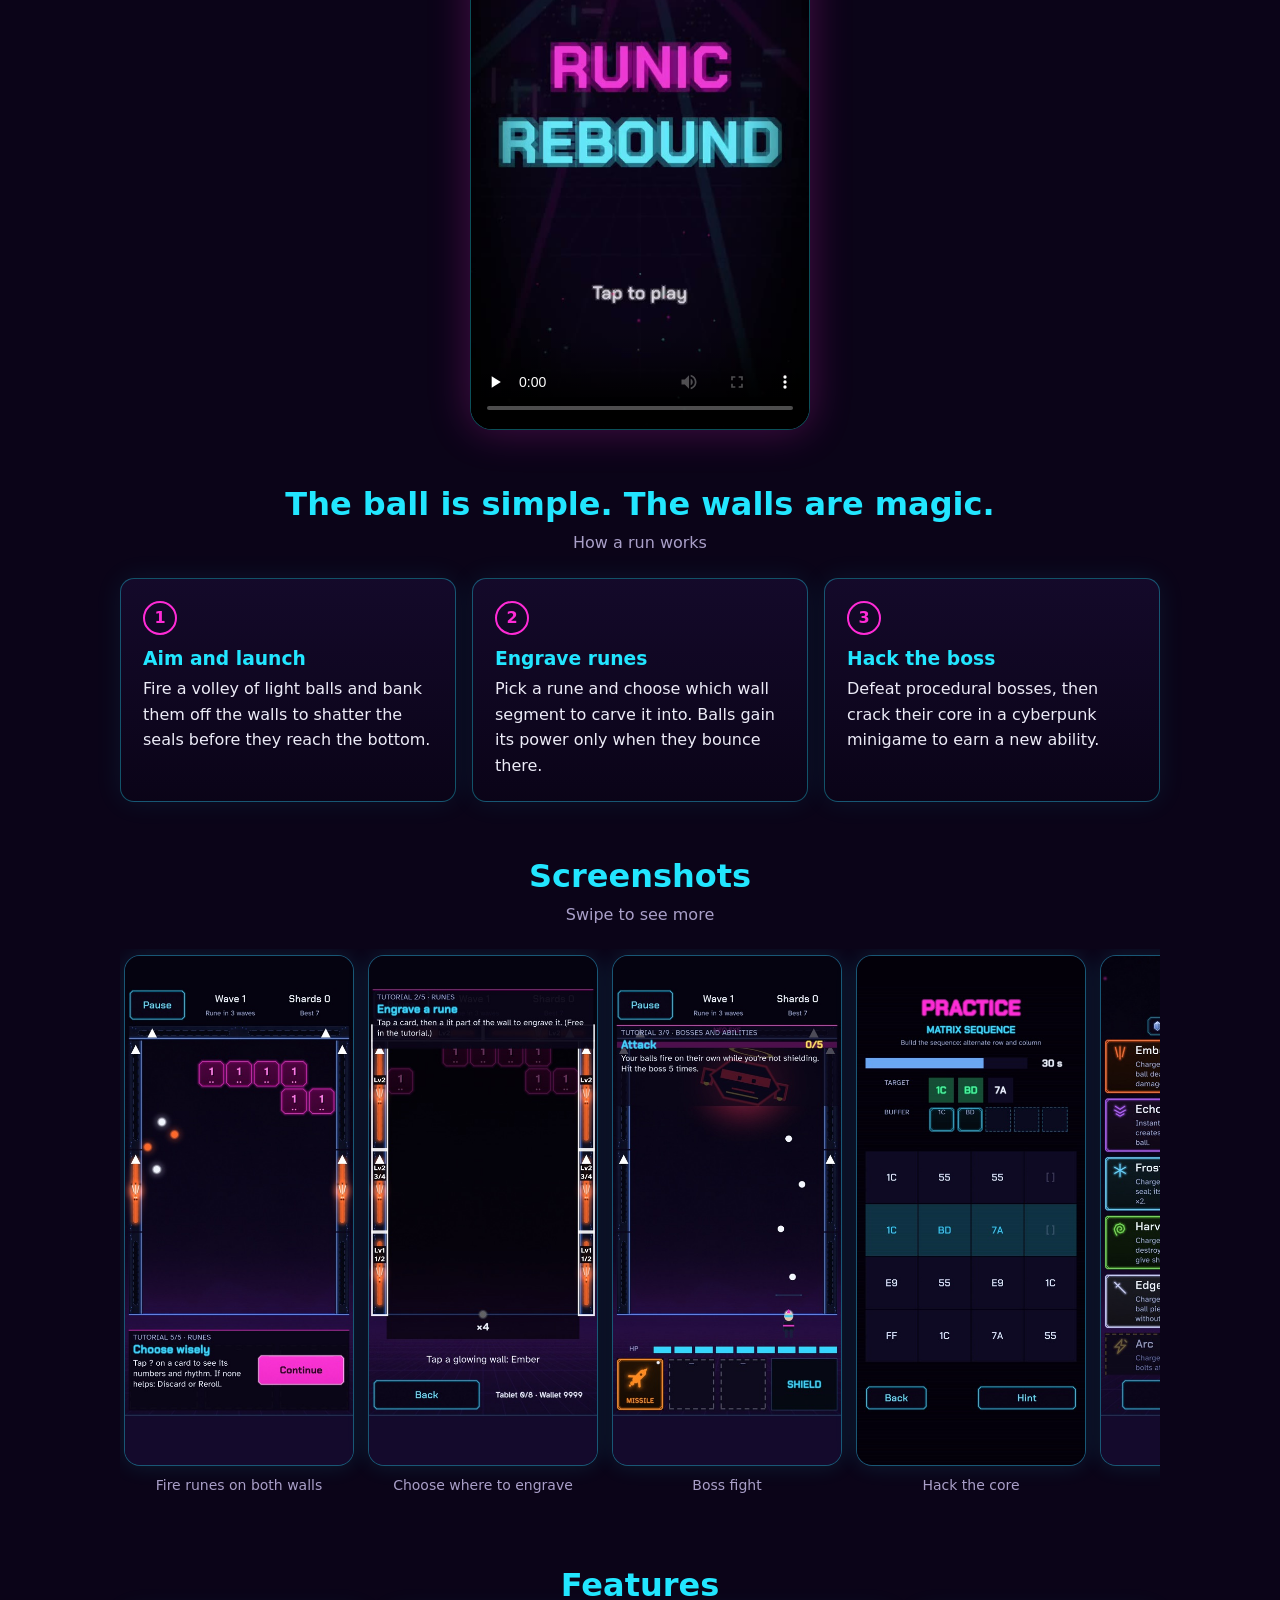
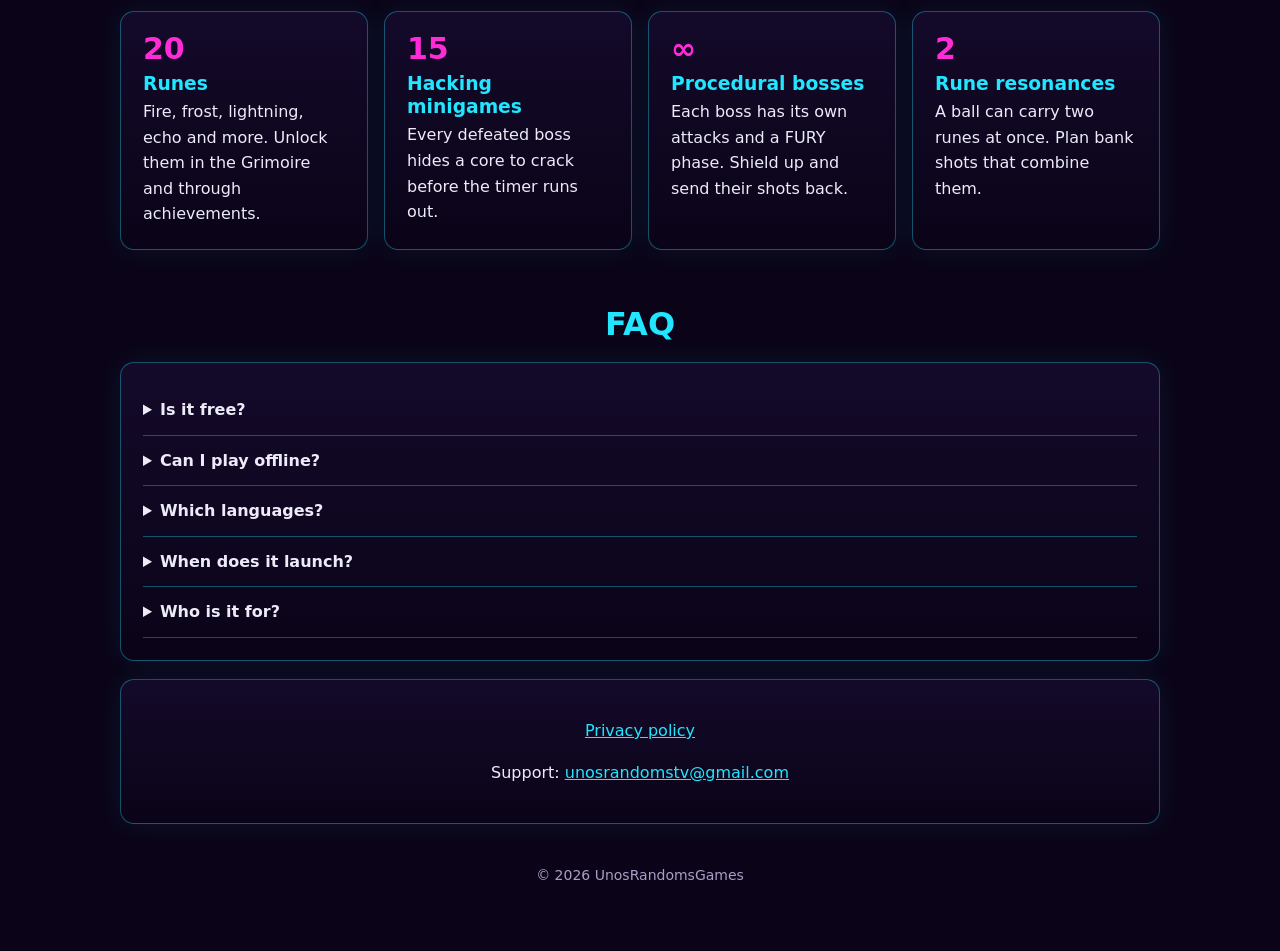
==== commit 7836ee05: "Runic Rebound: botones a Discord y acceso anticipado en Android; enlaces a redes (campaña de expecta" ====
--- a/runic-rebound/index.html
+++ b/runic-rebound/index.html
@@ -36,6 +36,15 @@
            display: inline-flex; flex-direction: column; min-width: 150px; }
   .badge small { color: var(--muted); font-size: 12px; text-transform: uppercase; letter-spacing: 0.08em; }
   .badge b { font-size: 18px; }
+  .ctas { margin-top: 16px; display: flex; gap: 10px; flex-wrap: wrap; }
+  .cta { display: inline-block; padding: 12px 18px; border-radius: 12px; font-weight: 800; text-decoration: none;
+         color: #0b0418; background: linear-gradient(90deg, var(--magenta), var(--cyan)); }
+  .cta.ghost { color: var(--text); background: rgba(11, 4, 24, 0.7); border: 1px solid var(--magenta); }
+  .early { max-width: 44em; margin: 34px auto 0; }
+  .early ol { margin: 8px 0 0; padding-left: 1.3em; }
+  .early li { margin: 6px 0; }
+  .socials { display: flex; gap: 10px; flex-wrap: wrap; justify-content: center; margin-top: 12px; }
+  .socials a { border: 1px solid var(--line); border-radius: 999px; padding: 8px 14px; text-decoration: none; color: var(--text); }
 
   .story { text-align: center; font-size: clamp(17px, 2.4vw, 21px); max-width: 44em; margin: 34px auto 0; }
   .story em { color: var(--magenta); font-style: normal; font-weight: 700; }
@@ -94,7 +103,28 @@
           <span class="badge"><small data-i18n="soon">Coming soon</small><b>App Store</b></span>
           <span class="badge"><small data-i18n="soon">Coming soon</small><b>Google Play</b></span>
         </div>
+        <div class="ctas">
+          <a class="cta" href="https://discord.gg/aYCfAEBq9X" target="_blank" rel="noopener" data-i18n="ctaDiscord">Join the Discord</a>
+          <a class="cta ghost" href="#early" data-i18n="ctaEarly">Play early on Android</a>
+        </div>
       </div>
+    </div>
+  </section>
+
+  <section class="card early" id="early">
+    <h2 class="section-title" data-i18n="earlyTitle">Play it before launch (Android)</h2>
+    <p data-i18n="earlySub">Runic Rebound is not in the stores yet. Android players can join the closed test now:</p>
+    <ol>
+      <li data-i18n="early1">Join the testers group with the <b>same Gmail you use on Google Play</b>: <a href="https://groups.google.com/g/runic-rebound-testers" target="_blank" rel="noopener">groups.google.com/g/runic-rebound-testers</a></li>
+      <li data-i18n="early2">Accept the test and install: <a href="https://play.google.com/apps/testing/com.unosrandomsgames.runicrebound" target="_blank" rel="noopener">play.google.com/apps/testing/…runicrebound</a></li>
+      <li data-i18n="early3">Keep it installed for 14 days and tell us what you think in the <a href="https://discord.gg/aYCfAEBq9X" target="_blank" rel="noopener">Discord</a>.</li>
+    </ol>
+    <p data-i18n="earlyIos">iPhone: coming soon to the App Store. Follow us to know the launch day.</p>
+    <div class="socials">
+      <a href="https://www.youtube.com/@unosrandoms_games" target="_blank" rel="noopener">YouTube</a>
+      <a href="https://www.tiktok.com/@unosrandoms_games" target="_blank" rel="noopener">TikTok</a>
+      <a href="https://www.instagram.com/unosrandoms_games/" target="_blank" rel="noopener">Instagram</a>
+      <a href="https://discord.gg/aYCfAEBq9X" target="_blank" rel="noopener">Discord</a>
     </div>
   </section>
 
@@ -158,6 +188,14 @@
     es: {
       tagline: "Rebota la luz, graba runas en los muros y hackea a los jefes de NEO-RUNA 2099.",
       soon: "Próximamente",
+      ctaDiscord: "Únete al Discord",
+      ctaEarly: "Juega antes en Android",
+      earlyTitle: "Juégalo antes del lanzamiento (Android)",
+      earlySub: "Runic Rebound todavía no está en las tiendas. Si tienes Android, ya puedes entrar en la prueba cerrada:",
+      early1: "Únete al grupo de testers con el <b>mismo Gmail que usas en Google Play</b>: <a href=\"https://groups.google.com/g/runic-rebound-testers\" target=\"_blank\" rel=\"noopener\">groups.google.com/g/runic-rebound-testers</a>",
+      early2: "Acepta la prueba e instala: <a href=\"https://play.google.com/apps/testing/com.unosrandomsgames.runicrebound\" target=\"_blank\" rel=\"noopener\">play.google.com/apps/testing/…runicrebound</a>",
+      early3: "Déjalo instalado 14 días y cuéntanos qué te parece en el <a href=\"https://discord.gg/aYCfAEBq9X\" target=\"_blank\" rel=\"noopener\">Discord</a>.",
+      earlyIos: "iPhone: muy pronto en el App Store. Síguenos para saber el día del lanzamiento.",
       story: "Año 2099. Una IA rebelde ha sellado la megaciudad de NEO-RUNA con sellos rúnicos gigantes. Solo queda una chispa: <em>tú</em>.",
       introTitle: "Mira la intro",
       introSub: "31 segundos · banda sonora original · activa el sonido",
